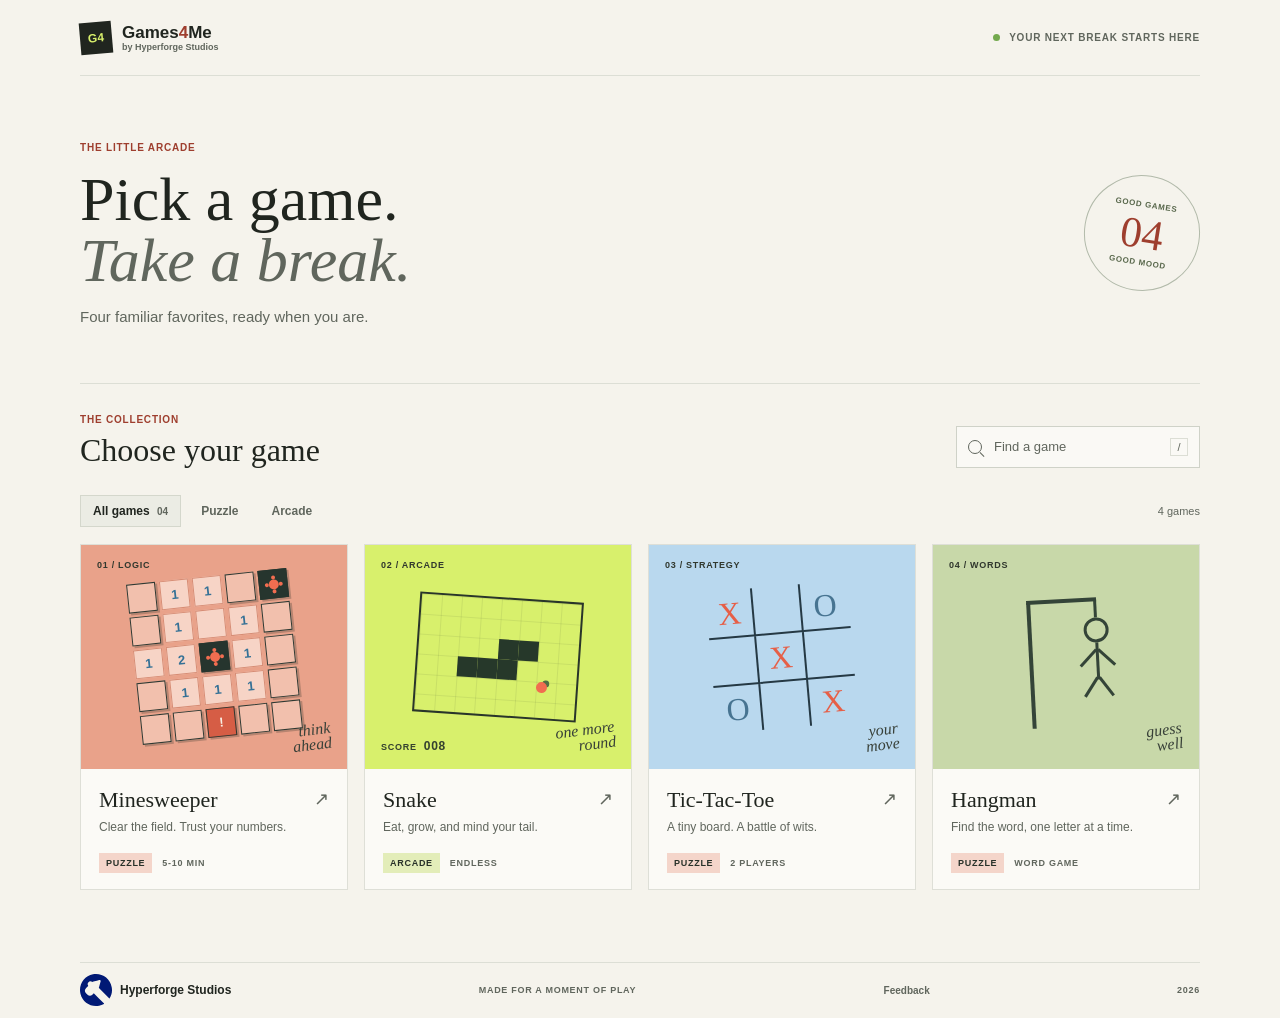
==== index.html @ 4a3fb08b "FC-1" ====
<!doctype html>
<html lang="en">
<head>
	<meta charset="utf-8">
	<meta name="viewport" content="width=device-width, initial-scale=1">
	<meta name="theme-color" content="#f5f3ec">
	<meta name="description" content="Pick a game and play. Browse the Games4Me collection of quick classics.">
	<title>Games4Me | Pick a game</title>
	<link rel="icon" type="image/svg+xml" href="favicon.svg">
	<link rel="stylesheet" href="style.css">
	<script src="script.js" defer></script>
</head>
<body>
	<header class="topbar">
		<a class="brand" href="index.html" aria-label="Games4Me by Hyperforge Studios home">
			<span class="brand-mark" aria-hidden="true">G4</span>
			<span class="brand-copy"><span class="brand-name">Games<span class="brand-accent">4</span>Me</span><span class="brand-byline">by Hyperforge Studios</span></span>
		</a>
		<span class="top-note"><span class="status-dot" aria-hidden="true"></span> YOUR NEXT BREAK STARTS HERE</span>
	</header>

	<main>
		<section class="intro" aria-labelledby="page-title">
			<div class="intro-copy">
				<p class="eyebrow">THE LITTLE ARCADE</p>
				<h1 id="page-title">Pick a game.<br><span>Take a break.</span></h1>
				<p class="intro-text">Four familiar favorites, ready when you are.</p>
			</div>
			<div class="intro-stamp" aria-hidden="true">
				<span class="stamp-top">GOOD GAMES</span>
				<span class="stamp-count">04</span>
				<span class="stamp-bottom">GOOD MOOD</span>
			</div>
		</section>

		<section class="catalog" aria-labelledby="catalog-title">
			<div class="catalog-heading">
				<div>
					<p class="eyebrow">THE COLLECTION</p>
					<h2 id="catalog-title">Choose your game</h2>
				</div>
				<label class="search-box">
					<span class="search-icon" aria-hidden="true"></span>
					<span class="visually-hidden">Search games</span>
					<input id="game-search" type="search" placeholder="Find a game" autocomplete="off">
					<kbd>/</kbd>
				</label>
			</div>

			<div class="catalog-tools">
				<div class="filters" role="group" aria-label="Filter games by type">
					<button class="filter-button is-active" type="button" data-filter="all" aria-pressed="true">All games <span>04</span></button>
					<button class="filter-button" type="button" data-filter="puzzle" aria-pressed="false">Puzzle</button>
					<button class="filter-button" type="button" data-filter="arcade" aria-pressed="false">Arcade</button>
				</div>
				<p id="game-count" class="game-count" aria-live="polite">4 games</p>
			</div>

			<div class="game-grid" id="game-grid">
				<a class="game-card card-mine" href="minesweeper/index.html" data-name="minesweeper mine sweeper logic puzzle" data-category="puzzle">
					<div class="game-art mine-art" aria-hidden="true">
						<span class="art-label">01 / LOGIC</span>
						<div class="mine-board">
							<i></i><i class="revealed">1</i><i class="revealed">1</i><i></i><i class="mine"></i>
							<i></i><i class="revealed">1</i><i class="revealed"> </i><i class="revealed">1</i><i></i>
							<i class="revealed">1</i><i class="revealed">2</i><i class="mine"></i><i class="revealed">1</i><i></i>
							<i></i><i class="revealed">1</i><i class="revealed">1</i><i class="revealed">1</i><i></i>
							<i></i><i></i><i class="flag">!</i><i></i><i></i>
						</div>
						<span class="art-scribble">think<br>ahead</span>
					</div>
					<div class="card-info">
						<div class="card-title-line"><h3>Minesweeper</h3><span class="card-arrow" aria-hidden="true">&#8599;</span></div>
						<p>Clear the field. Trust your numbers.</p>
						<div class="card-meta"><span class="tag tag-puzzle">PUZZLE</span><span>5-10 MIN</span></div>
					</div>
				</a>

				<a class="game-card card-snake" href="snake/index.html" data-name="snake arcade classic" data-category="arcade">
					<div class="game-art snake-art" aria-hidden="true">
						<span class="art-label">02 / ARCADE</span>
						<div class="snake-board">
							<span class="snake-pixel snake-a"></span><span class="snake-pixel snake-b"></span><span class="snake-pixel snake-c"></span><span class="snake-pixel snake-d"></span><span class="snake-pixel snake-e"></span>
							<span class="snake-food"></span>
						</div>
						<span class="snake-score">SCORE <b>008</b></span>
						<span class="art-scribble">one more<br>round</span>
					</div>
					<div class="card-info">
						<div class="card-title-line"><h3>Snake</h3><span class="card-arrow" aria-hidden="true">&#8599;</span></div>
						<p>Eat, grow, and mind your tail.</p>
						<div class="card-meta"><span class="tag tag-arcade">ARCADE</span><span>ENDLESS</span></div>
					</div>
				</a>

				<a class="game-card card-tic" href="tic-tac-toe/index.html" data-name="tic tac toe noughts crosses strategy puzzle" data-category="puzzle">
					<div class="game-art tic-art" aria-hidden="true">
						<span class="art-label">03 / STRATEGY</span>
						<div class="tic-board">
							<i class="mark-x">X</i><i></i><i class="mark-o">O</i>
							<i></i><i class="mark-x">X</i><i></i>
							<i class="mark-o">O</i><i></i><i class="mark-x">X</i>
						</div>
						<span class="art-scribble">your<br>move</span>
					</div>
					<div class="card-info">
						<div class="card-title-line"><h3>Tic-Tac-Toe</h3><span class="card-arrow" aria-hidden="true">&#8599;</span></div>
						<p>A tiny board. A battle of wits.</p>
						<div class="card-meta"><span class="tag tag-puzzle">PUZZLE</span><span>2 PLAYERS</span></div>
					</div>
				</a>

				<a class="game-card card-hangman" href="hangman/index.html" data-name="hangman word letters guessing vocabulary" data-category="puzzle">
					<div class="game-art hangman-art" aria-hidden="true">
						<span class="art-label">04 / WORDS</span>
						<div class="preview-hangman">
							<span class="preview-post"></span><span class="preview-beam"></span><span class="preview-rope"></span>
							<span class="preview-head"></span><span class="preview-body"></span><span class="preview-arm-left"></span><span class="preview-arm-right"></span><span class="preview-leg-left"></span><span class="preview-leg-right"></span>
						</div>
						<span class="art-scribble">guess<br>well</span>
					</div>
					<div class="card-info">
						<div class="card-title-line"><h3>Hangman</h3><span class="card-arrow" aria-hidden="true">&#8599;</span></div>
						<p>Find the word, one letter at a time.</p>
						<div class="card-meta"><span class="tag tag-puzzle">PUZZLE</span><span>WORD GAME</span></div>
					</div>
				</a>
			</div>
			<p class="empty-state" id="empty-state" hidden>No games match that search. Try another name.</p>
		</section>
	</main>

	<footer class="footer"><a class="footer-brand" href="index.html" aria-label="Hyperforge Studios"><svg class="studio-mark" viewBox="0 0 456.93 456.05" aria-hidden="true" focusable="false"><path fill="#011975" d="M344.03,420.97c-.55,2.03-1.06,4.42-2.47,5.24-21.71,12.45-44.83,21.27-69.47,25.82-121.83,22.5-236.14-51.18-265.67-171.18C-24.35,155.78,58.84,27.18,185.54,3.96c125.96-23.08,243.35,56.91,267.31,183.23,10.91,57.54-.24,111.68-31.19,162.57-2.2-2.1-4.11-3.86-5.95-5.69-42.64-42.62-85.23-85.28-127.96-127.81-5.98-5.95-12.66-11.2-19.34-17.06,8.36-30.43,17.04-61.84,25.6-93.28,2.85-10.46-1.26-18.84-10.26-20.53-2.92-.55-6.24.03-9.19.82-22.26,5.94-44.47,12.06-66.69,18.14-10.31,2.82-20.6,5.76-30.95,8.42-1.22.31-2.95-.47-4.18-1.2-18.56-11.04-37.98-9.5-51.77,4.17-14.35,14.23-16.07,33.89-4.62,52.83.23.37.34.81.73,1.76-10.44,10.43-21.04,20.99-31.61,31.59-21.36,21.43-21.31,49.33.11,70.88,7.43,7.47,14.81,14.99,22.32,22.37,19.46,19.13,48.06,19.17,67.52.1,7.65-7.5,15.15-15.16,21.51-21.54,49.22,49.28,97.95,98.08,147.08,147.25Z"/></svg><span>Hyperforge Studios</span></a><span>MADE FOR A MOMENT OF PLAY</span><a class="feedback-link" href="feedback.html">Feedback</a><span>2026</span></footer>
</body>
</html>
---- style.css ----
:root {
	color-scheme: light;
	--paper: #f5f3ec;
	--ink: #20251f;
	--muted: #60665d;
	--line: #dcded5;
	--coral: #f16d50;
	--coral-ink: #9e3e2e;
	--lime: #d8f06c;
	--blue: #b9d8ee;
	--serif: "Iowan Old Style", "Palatino Linotype", "Book Antiqua", Georgia, serif;
	--sans: "Avenir Next", Avenir, "Trebuchet MS", sans-serif;
}

* { box-sizing: border-box; }

body {
	margin: 0;
	background: var(--paper);
	color: var(--ink);
	font-family: var(--sans);
	-webkit-font-smoothing: antialiased;
}

a { color: inherit; }

.topbar, main, .footer { width: min(1120px, calc(100% - 64px)); margin-inline: auto; }

.topbar {
	height: 76px;
	display: flex;
	align-items: center;
	justify-content: space-between;
	border-bottom: 1px solid var(--line);
}

.brand { display: inline-flex; align-items: center; gap: 10px; text-decoration: none; font-size: 17px; font-weight: 800; }
.brand-mark { display: grid; place-items: center; width: 32px; height: 32px; background: var(--ink); color: var(--lime); font-size: 12px; transform: rotate(-5deg); }
.brand-copy { display: flex; flex-direction: column; gap: 2px; }
.brand-name { line-height: 1; }
.brand-byline { color: var(--muted); font-size: 9px; font-weight: 650; line-height: 1; }
.studio-mark { width: 32px; height: 32px; flex: 0 0 auto; }
.brand-accent { color: var(--coral-ink); }
.feedback-link { color: var(--muted); font-size: 10px; font-weight: 650; letter-spacing: 0; text-decoration: none; white-space: nowrap; }
.feedback-link:hover { color: var(--ink); text-decoration: underline; }
.top-note, .eyebrow, .art-label, .card-meta, .footer, .stamp-top, .stamp-bottom, .snake-score { font-size: 10px; font-weight: 750; letter-spacing: 0.08em; }
.top-note { display: flex; align-items: center; gap: 9px; color: var(--muted); }
.status-dot { width: 7px; height: 7px; border-radius: 50%; background: #73a94d; }

.intro { display: flex; align-items: center; justify-content: space-between; padding: 66px 0 58px; }
.eyebrow { margin: 0 0 16px; color: var(--coral-ink); }
h1, h2, h3, p { margin-top: 0; }
h1 { margin-bottom: 17px; font: 500 62px/0.98 var(--serif); letter-spacing: 0; }
h1 span { color: var(--muted); font-style: italic; }
.intro-text { margin: 0; color: var(--muted); font-size: 15px; }
.intro-stamp { width: 116px; height: 116px; display: flex; flex-direction: column; align-items: center; justify-content: center; gap: 3px; border: 1px solid #b2baaa; border-radius: 50%; color: #58674b; transform: rotate(9deg); }
.stamp-top, .stamp-bottom { font-size: 8px; }
.stamp-count { color: var(--coral-ink); font: 500 43px/1 var(--serif); }

.catalog { padding: 30px 0 72px; border-top: 1px solid var(--line); }
.catalog-heading { display: flex; align-items: end; justify-content: space-between; gap: 24px; }
.catalog-heading .eyebrow { margin-bottom: 8px; }
h2 { margin-bottom: 0; font: 500 32px/1.1 var(--serif); letter-spacing: 0; }
.search-box { width: 244px; height: 42px; display: flex; align-items: center; gap: 10px; padding: 0 11px; border: 1px solid #cfd2c8; background: #faf9f5; }
.search-icon { width: 14px; height: 14px; position: relative; border: 1.5px solid var(--muted); border-radius: 50%; flex: 0 0 auto; }
.search-icon::after { content: ""; position: absolute; right: -4px; bottom: -2px; width: 6px; border-top: 1.5px solid var(--muted); transform: rotate(45deg); }
.search-box input { width: 100%; border: 0; outline: 0; background: transparent; color: var(--ink); font: 13px var(--sans); }
.search-box input::placeholder { color: var(--muted); }
.search-box:focus-within { outline: 2px solid var(--coral-ink); outline-offset: 2px; }
kbd { min-width: 18px; padding: 2px 5px; border: 1px solid var(--line); color: var(--muted); font: 11px var(--sans); text-align: center; }

.catalog-tools { display: flex; justify-content: space-between; align-items: center; margin: 27px 0 17px; }
.filters { display: flex; gap: 7px; }
.filter-button { min-height: 32px; padding: 0 12px; border: 1px solid transparent; background: transparent; color: var(--muted); font: 600 12px var(--sans); cursor: pointer; }
.filter-button span { margin-left: 4px; color: var(--muted); font-size: 10px; }
.filter-button:hover { color: var(--ink); }
.filter-button.is-active { border-color: #d4d7cc; background: #ebece4; color: var(--ink); }
.game-count { margin: 0; color: var(--muted); font-size: 11px; }

.game-grid { display: grid; grid-template-columns: repeat(4, minmax(0, 1fr)); gap: 16px; }
.game-card { min-width: 0; border: 1px solid #dedfd7; background: #fbfaf6; text-decoration: none; transition: transform 180ms ease, border-color 180ms ease, box-shadow 180ms ease; }
.game-card:hover { transform: translateY(-4px); border-color: #b5b9ab; box-shadow: 0 9px 20px #28301b12; }
.game-card:focus-visible { outline: 3px solid var(--coral-ink); outline-offset: 3px; }
.game-card[hidden] { display: none; }
.game-art { height: 224px; position: relative; display: grid; place-items: center; overflow: hidden; }
.mine-art { background: #e9a28a; }
.snake-art { background: var(--lime); }
.tic-art { background: var(--blue); }
.hangman-art { background: #c8d8a9; }
.art-label { position: absolute; top: 15px; left: 16px; color: #31382e; font-size: 9px; }
.art-scribble { position: absolute; right: 16px; bottom: 16px; color: #384038; font: italic 16px/0.95 var(--serif); text-align: right; transform: rotate(-7deg); }

.mine-board { display: grid; grid-template-columns: repeat(5, 29px); gap: 4px; transform: rotate(-6deg); }
.mine-board i { width: 29px; aspect-ratio: 1; display: grid; place-items: center; border: 1px solid #303932; background: #f2c0ad; color: #357196; font: 700 13px var(--sans); font-style: normal; box-shadow: 2px 2px 0 #222a2340; }
.mine-board i.revealed { border-color: #d78d75; background: #f7d4c6; box-shadow: none; }
.mine-board i.mine { position: relative; background: #26352e; border-color: #26352e; }
.mine-board i.mine::after { content: ""; width: 10px; height: 10px; border-radius: 50%; background: var(--coral); box-shadow: 0 -7px 0 -3px var(--coral), 0 7px 0 -3px var(--coral), 7px 0 0 -3px var(--coral), -7px 0 0 -3px var(--coral); }
.mine-board i.flag { color: #f9eee3; background: #d65d45; }

.snake-board { width: 164px; height: 120px; position: relative; border: 2px solid #29352a; background-image: linear-gradient(#23312316 1px, transparent 1px), linear-gradient(90deg, #23312316 1px, transparent 1px); background-size: 20px 20px; transform: rotate(4deg); }
.snake-pixel { width: 20px; height: 20px; position: absolute; background: #26382a; }
.snake-a { left: 40px; top: 60px; }.snake-b { left: 60px; top: 60px; }.snake-c { left: 80px; top: 60px; }.snake-d { left: 80px; top: 40px; }.snake-e { left: 100px; top: 40px; }
.snake-food { width: 11px; height: 11px; position: absolute; left: 120px; top: 80px; border-radius: 50%; background: var(--coral); box-shadow: 4px -4px 0 -2px #527044; }
.snake-score { position: absolute; bottom: 16px; left: 16px; color: #34412f; font-size: 9px; }
.snake-score b { margin-left: 4px; font-size: 12px; }

.tic-board { width: 142px; height: 142px; display: grid; grid-template-columns: repeat(3, 1fr); transform: rotate(-5deg); }
.tic-board i { display: grid; place-items: center; border-right: 2px solid #253944; border-bottom: 2px solid #253944; color: #253944; font: 500 32px var(--serif); font-style: normal; }
.tic-board i:nth-child(3n) { border-right: 0; }.tic-board i:nth-child(n+7) { border-bottom: 0; }
.tic-board .mark-x { color: #e65f47; }.tic-board .mark-o { color: #477491; }
.preview-hangman { width: 112px; height: 144px; position: relative; transform: rotate(-3deg); }
.preview-post, .preview-beam, .preview-rope, .preview-head, .preview-body, .preview-arm-left, .preview-arm-right, .preview-leg-left, .preview-leg-right { position: absolute; display: block; background: #344438; }
.preview-post { width: 4px; height: 126px; left: 19px; bottom: 2px; }.preview-beam { width: 70px; height: 4px; left: 19px; top: 14px; }.preview-rope { width: 3px; height: 18px; left: 86px; top: 16px; }
.preview-head { width: 25px; height: 25px; left: 75px; top: 34px; border: 3px solid #344438; border-radius: 50%; background: transparent; }.preview-body { width: 3px; height: 37px; left: 86px; top: 59px; }
.preview-arm-left, .preview-arm-right, .preview-leg-left, .preview-leg-right { width: 3px; height: 23px; transform-origin: top; }.preview-arm-left { left: 85px; top: 66px; transform: rotate(45deg); }.preview-arm-right { left: 87px; top: 66px; transform: rotate(-45deg); }.preview-leg-left { left: 85px; top: 94px; transform: rotate(35deg); }.preview-leg-right { left: 87px; top: 94px; transform: rotate(-35deg); }

.card-info { padding: 18px 18px 16px; }
.card-title-line { display: flex; align-items: center; justify-content: space-between; }
h3 { margin: 0; font: 500 22px/1.15 var(--serif); }
.card-arrow { color: var(--muted); font-size: 18px; transition: transform 180ms ease; }
.game-card:hover .card-arrow { color: var(--coral-ink); transform: translate(2px, -2px); }
.card-info > p { margin: 8px 0 19px; color: var(--muted); font-size: 12px; }
.card-meta { display: flex; align-items: center; gap: 10px; color: var(--muted); font-size: 9px; }
.tag { padding: 5px 7px; color: #283129; }
.tag-puzzle { background: #f4d5ca; }.tag-arcade { background: #e3edb9; }
.empty-state { padding: 45px 0; color: var(--muted); text-align: center; }
.footer { min-height: 56px; display: flex; justify-content: space-between; align-items: center; border-top: 1px solid var(--line); color: var(--muted); font-size: 9px; }
.footer-brand { display: inline-flex; align-items: center; gap: 8px; color: var(--ink); font-size: 12px; font-weight: 700; letter-spacing: 0; text-decoration: none; white-space: nowrap; }
.feedback-main { padding: 52px 0 46px; }
.feedback-intro { margin-bottom: 25px; }
.feedback-intro .eyebrow { margin-bottom: 12px; }
.feedback-intro h1 { margin-bottom: 10px; font-size: 44px; }
.feedback-intro > p:last-child { margin: 0; color: var(--muted); font-size: 14px; }
.feedback-embed { display: block; width: min(640px, 100%); height: 480px; max-height: 100vh; border: 0; background: #fff; }
.feedback-open { margin: 12px 0 0; font-size: 12px; }
.feedback-open a { color: var(--muted); }
.visually-hidden { position: absolute; width: 1px; height: 1px; padding: 0; margin: -1px; overflow: hidden; clip: rect(0, 0, 0, 0); white-space: nowrap; border: 0; }

@media (max-width: 900px) {
	.topbar, main, .footer { width: min(100% - 40px, 560px); }
	.intro { padding: 52px 0 43px; }
	h1 { font-size: 54px; }
	.intro-stamp { width: 92px; height: 92px; }
	.stamp-count { font-size: 35px; }
	.game-grid { grid-template-columns: repeat(2, minmax(0, 1fr)); gap: 14px; }
	.game-art { height: 190px; }
}

@media (max-width: 520px) {
	.topbar, main, .footer { width: calc(100% - 32px); }
	.topbar { height: 64px; }
	.top-note { font-size: 8px; }
	.intro { align-items: flex-start; padding: 45px 0 37px; }
	h1 { font-size: 46px; }
	.intro-text { max-width: 220px; font-size: 13px; line-height: 1.5; }
	.intro-stamp { width: 70px; height: 70px; margin-top: 23px; }
	.stamp-top, .stamp-bottom { font-size: 6px; }
	.stamp-count { font-size: 27px; }
	.catalog { padding-top: 25px; }
	.catalog-heading { align-items: flex-start; flex-direction: column; gap: 18px; }
	h2 { font-size: 29px; }
	.search-box { width: 100%; }
	.catalog-tools { margin: 20px 0 14px; }
	.filters { gap: 0; }
	.filter-button { padding-inline: 9px; font-size: 11px; }
	.game-grid { grid-template-columns: 1fr; gap: 14px; }
	.game-art { height: 204px; }
	.card-info { padding: 16px; }
	.footer { flex-wrap: wrap; justify-content: flex-start; gap: 8px 14px; padding-block: 10px; font-size: 8px; }
	.feedback-main { padding-top: 36px; }
	.feedback-intro h1 { font-size: 38px; }
	.feedback-embed { height: min(480px, 80vh); min-height: 360px; }
}

@media (prefers-reduced-motion: reduce) {
	*, *::before, *::after { scroll-behavior: auto !important; transition-duration: 0.01ms !important; }
}
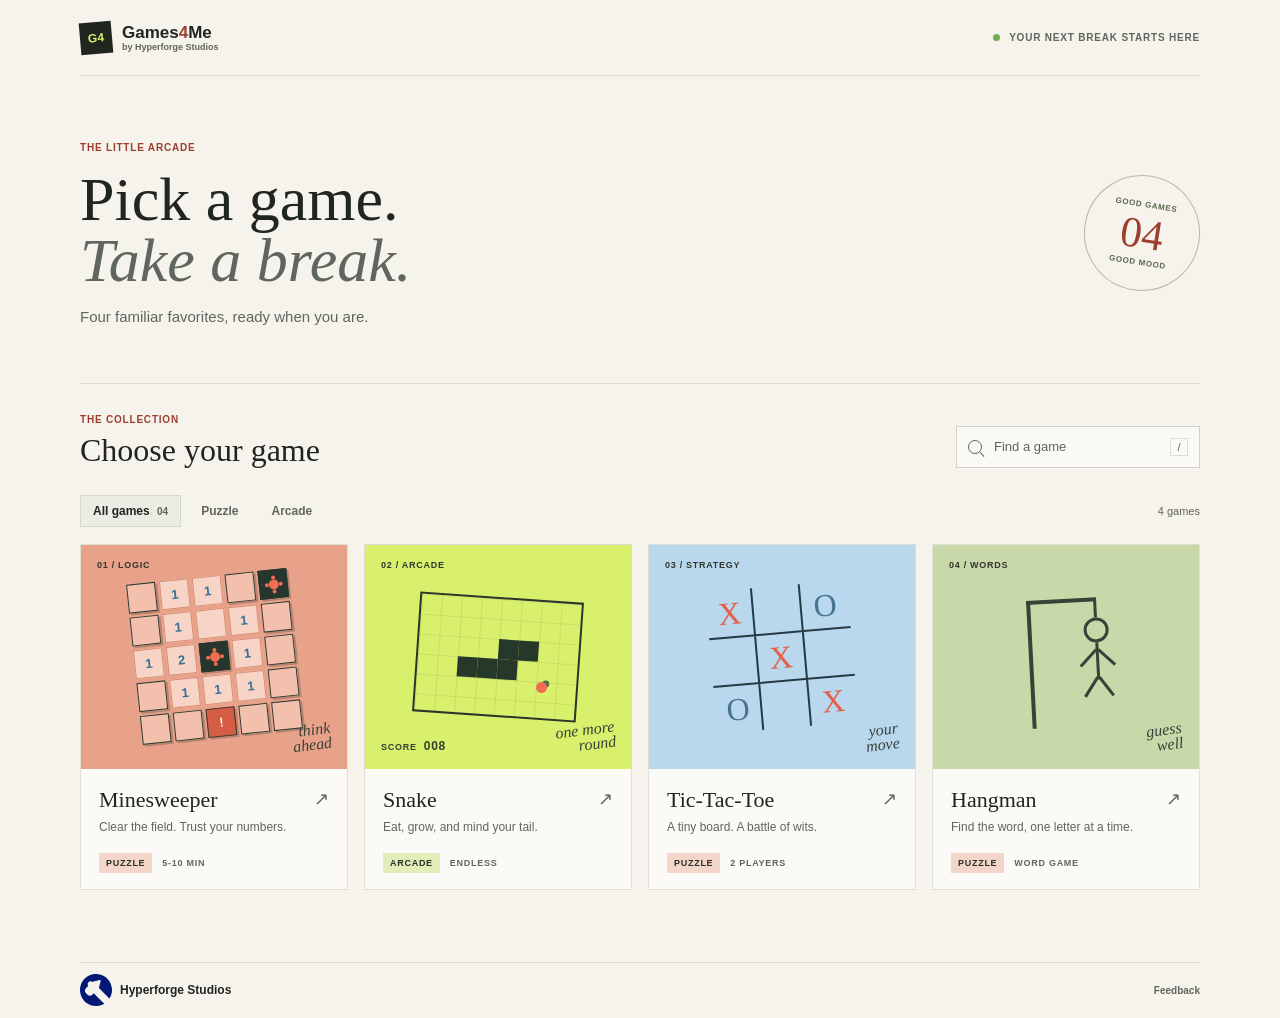
==== commit 9baa9e81: "FC-2-TESTPROD" ====
--- a/index.html
+++ b/index.html
@@ -8,6 +8,8 @@
 	<title>Games4Me | Pick a game</title>
 	<link rel="icon" type="image/svg+xml" href="favicon.svg">
 	<link rel="stylesheet" href="style.css">
+	<script defer src="https://analytics.hyperforgestudios.net/script.js" data-website-id="5fd26fe0-6df4-4c93-9961-dbfc6ab4778c"></script>
+	<script defer src="https://analytics.hyperforgestudios.net/recorder.js" data-website-id="5fd26fe0-6df4-4c93-9961-dbfc6ab4778c"></script>
 	<script src="script.js" defer></script>
 </head>
 <body>
@@ -130,6 +132,6 @@
 		</section>
 	</main>
 
-	<footer class="footer"><a class="footer-brand" href="index.html" aria-label="Hyperforge Studios"><svg class="studio-mark" viewBox="0 0 456.93 456.05" aria-hidden="true" focusable="false"><path fill="#011975" d="M344.03,420.97c-.55,2.03-1.06,4.42-2.47,5.24-21.71,12.45-44.83,21.27-69.47,25.82-121.83,22.5-236.14-51.18-265.67-171.18C-24.35,155.78,58.84,27.18,185.54,3.96c125.96-23.08,243.35,56.91,267.31,183.23,10.91,57.54-.24,111.68-31.19,162.57-2.2-2.1-4.11-3.86-5.95-5.69-42.64-42.62-85.23-85.28-127.96-127.81-5.98-5.95-12.66-11.2-19.34-17.06,8.36-30.43,17.04-61.84,25.6-93.28,2.85-10.46-1.26-18.84-10.26-20.53-2.92-.55-6.24.03-9.19.82-22.26,5.94-44.47,12.06-66.69,18.14-10.31,2.82-20.6,5.76-30.95,8.42-1.22.31-2.95-.47-4.18-1.2-18.56-11.04-37.98-9.5-51.77,4.17-14.35,14.23-16.07,33.89-4.62,52.83.23.37.34.81.73,1.76-10.44,10.43-21.04,20.99-31.61,31.59-21.36,21.43-21.31,49.33.11,70.88,7.43,7.47,14.81,14.99,22.32,22.37,19.46,19.13,48.06,19.17,67.52.1,7.65-7.5,15.15-15.16,21.51-21.54,49.22,49.28,97.95,98.08,147.08,147.25Z"/></svg><span>Hyperforge Studios</span></a><span>MADE FOR A MOMENT OF PLAY</span><a class="feedback-link" href="feedback.html">Feedback</a><span>2026</span></footer>
+	<footer class="footer"><a class="footer-brand" href="index.html" aria-label="Hyperforge Studios"><svg class="studio-mark" viewBox="0 0 456.93 456.05" aria-hidden="true" focusable="false"><path fill="#011975" d="M344.03,420.97c-.55,2.03-1.06,4.42-2.47,5.24-21.71,12.45-44.83,21.27-69.47,25.82-121.83,22.5-236.14-51.18-265.67-171.18C-24.35,155.78,58.84,27.18,185.54,3.96c125.96-23.08,243.35,56.91,267.31,183.23,10.91,57.54-.24,111.68-31.19,162.57-2.2-2.1-4.11-3.86-5.95-5.69-42.64-42.62-85.23-85.28-127.96-127.81-5.98-5.95-12.66-11.2-19.34-17.06,8.36-30.43,17.04-61.84,25.6-93.28,2.85-10.46-1.26-18.84-10.26-20.53-2.92-.55-6.24.03-9.19.82-22.26,5.94-44.47,12.06-66.69,18.14-10.31,2.82-20.6,5.76-30.95,8.42-1.22.31-2.95-.47-4.18-1.2-18.56-11.04-37.98-9.5-51.77,4.17-14.35,14.23-16.07,33.89-4.62,52.83.23.37.34.81.73,1.76-10.44,10.43-21.04,20.99-31.61,31.59-21.36,21.43-21.31,49.33.11,70.88,7.43,7.47,14.81,14.99,22.32,22.37,19.46,19.13,48.06,19.17,67.52.1,7.65-7.5,15.15-15.16,21.51-21.54,49.22,49.28,97.95,98.08,147.08,147.25Z"/></svg><span>Hyperforge Studios</span></a><a class="feedback-link" href="feedback.html">Feedback</a></footer>
 </body>
 </html>
--- a/style.css
+++ b/style.css
@@ -126,18 +126,21 @@
 .empty-state { padding: 45px 0; color: var(--muted); text-align: center; }
 .footer { min-height: 56px; display: flex; justify-content: space-between; align-items: center; border-top: 1px solid var(--line); color: var(--muted); font-size: 9px; }
 .footer-brand { display: inline-flex; align-items: center; gap: 8px; color: var(--ink); font-size: 12px; font-weight: 700; letter-spacing: 0; text-decoration: none; white-space: nowrap; }
-.feedback-main { padding: 52px 0 46px; }
-.feedback-intro { margin-bottom: 25px; }
+.feedback-main { display: grid; grid-template-columns: minmax(240px, 0.72fr) minmax(0, 1.28fr); align-items: start; gap: clamp(36px, 6vw, 76px); padding: 64px 0 72px; }
+.feedback-intro { max-width: 320px; margin: 30px 0 0; }
 .feedback-intro .eyebrow { margin-bottom: 12px; }
-.feedback-intro h1 { margin-bottom: 10px; font-size: 44px; }
+.feedback-intro h1 { max-width: 9ch; margin-bottom: 12px; font-size: 44px; line-height: 1.04; }
 .feedback-intro > p:last-child { margin: 0; color: var(--muted); font-size: 14px; }
-.feedback-embed { display: block; width: min(640px, 100%); height: 480px; max-height: 100vh; border: 0; background: #fff; }
-.feedback-open { margin: 12px 0 0; font-size: 12px; }
-.feedback-open a { color: var(--muted); }
+.feedback-form { min-width: 0; }
+.feedback-embed { display: block; width: 100%; height: 960px; border: 1px solid var(--line); background: #fff; }
+.feedback-open { margin: 0 0 13px; font-size: 12px; text-align: right; }
+.feedback-open a { color: var(--muted); font-weight: 650; text-decoration-thickness: 1px; text-underline-offset: 3px; }
 .visually-hidden { position: absolute; width: 1px; height: 1px; padding: 0; margin: -1px; overflow: hidden; clip: rect(0, 0, 0, 0); white-space: nowrap; border: 0; }
 
 @media (max-width: 900px) {
 	.topbar, main, .footer { width: min(100% - 40px, 560px); }
+	.feedback-main { grid-template-columns: 1fr; gap: 26px; padding: 42px 0 52px; }
+	.feedback-intro { max-width: none; margin: 0; }
 	.intro { padding: 52px 0 43px; }
 	h1 { font-size: 54px; }
 	.intro-stamp { width: 92px; height: 92px; }
@@ -167,9 +170,9 @@
 	.game-art { height: 204px; }
 	.card-info { padding: 16px; }
 	.footer { flex-wrap: wrap; justify-content: flex-start; gap: 8px 14px; padding-block: 10px; font-size: 8px; }
-	.feedback-main { padding-top: 36px; }
+	.feedback-main { padding-top: 34px; }
 	.feedback-intro h1 { font-size: 38px; }
-	.feedback-embed { height: min(480px, 80vh); min-height: 360px; }
+	.feedback-embed { height: 960px; }
 }
 
 @media (prefers-reduced-motion: reduce) {
